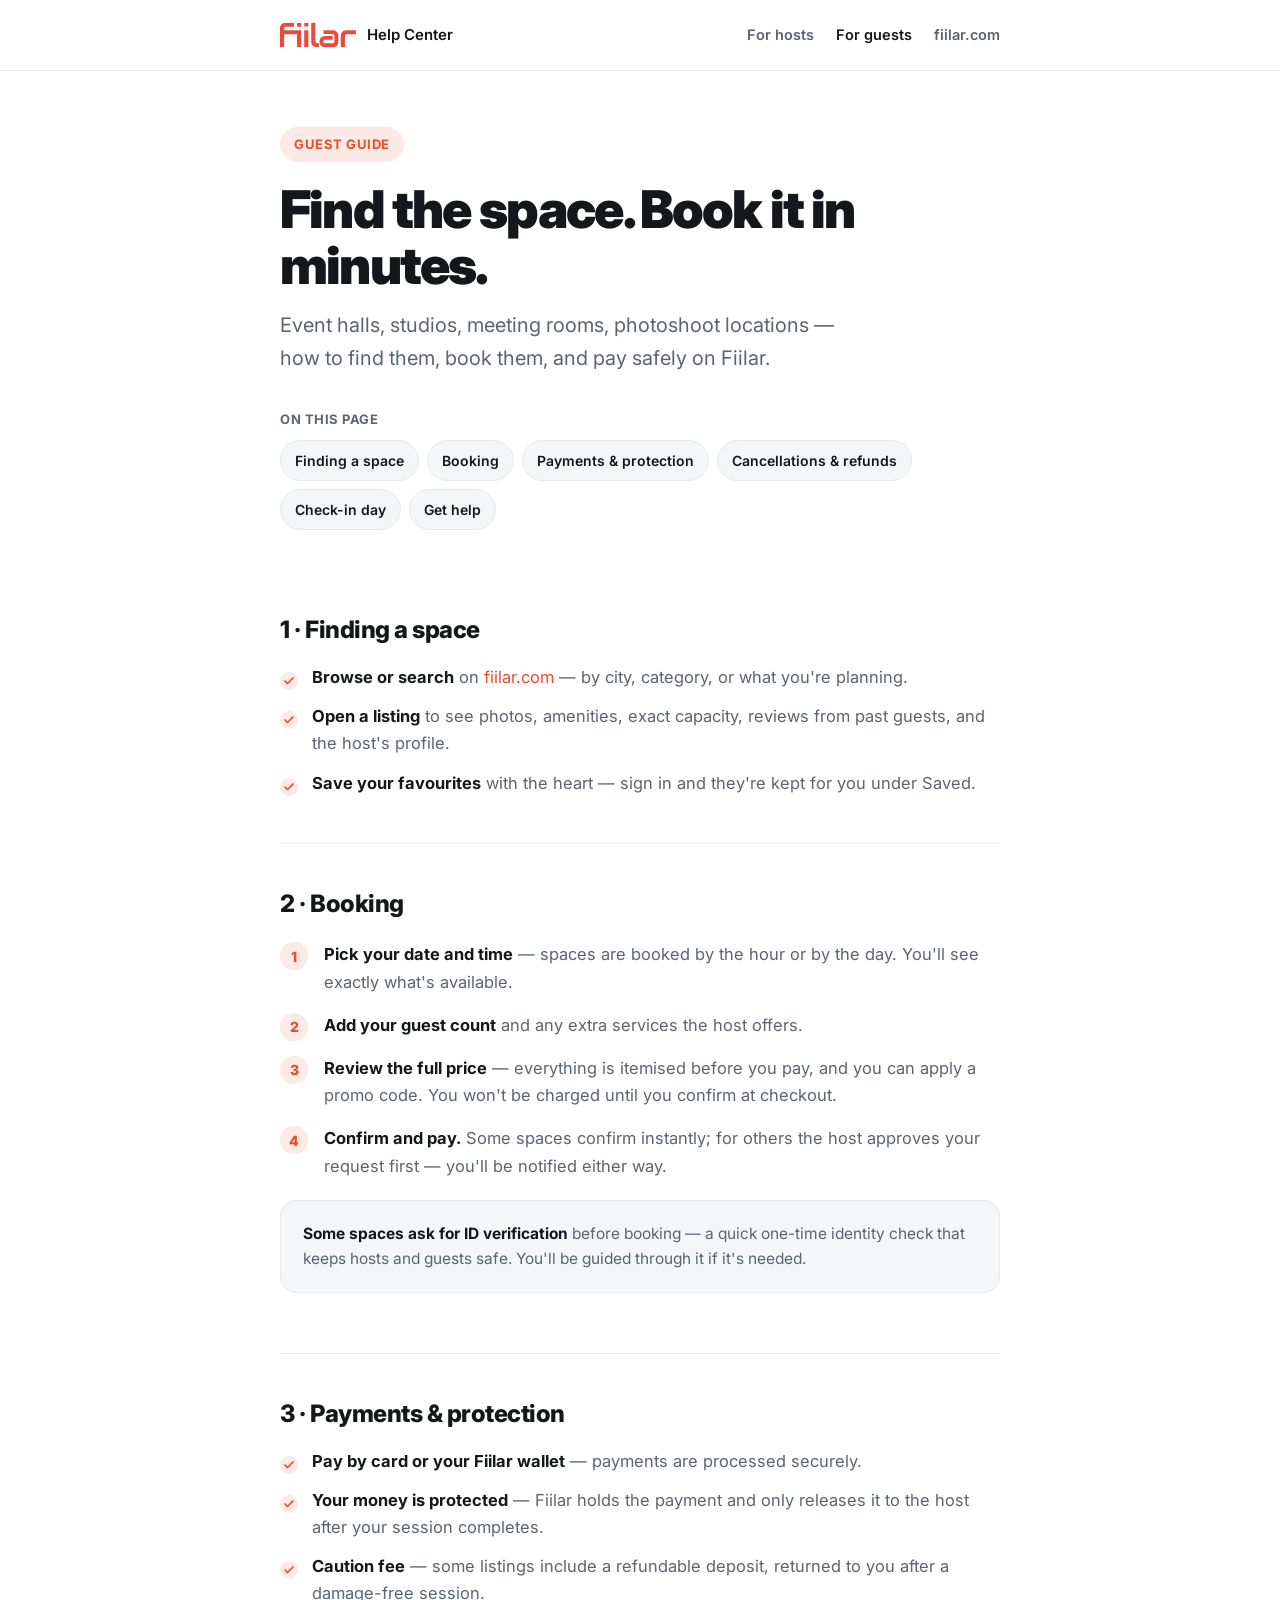
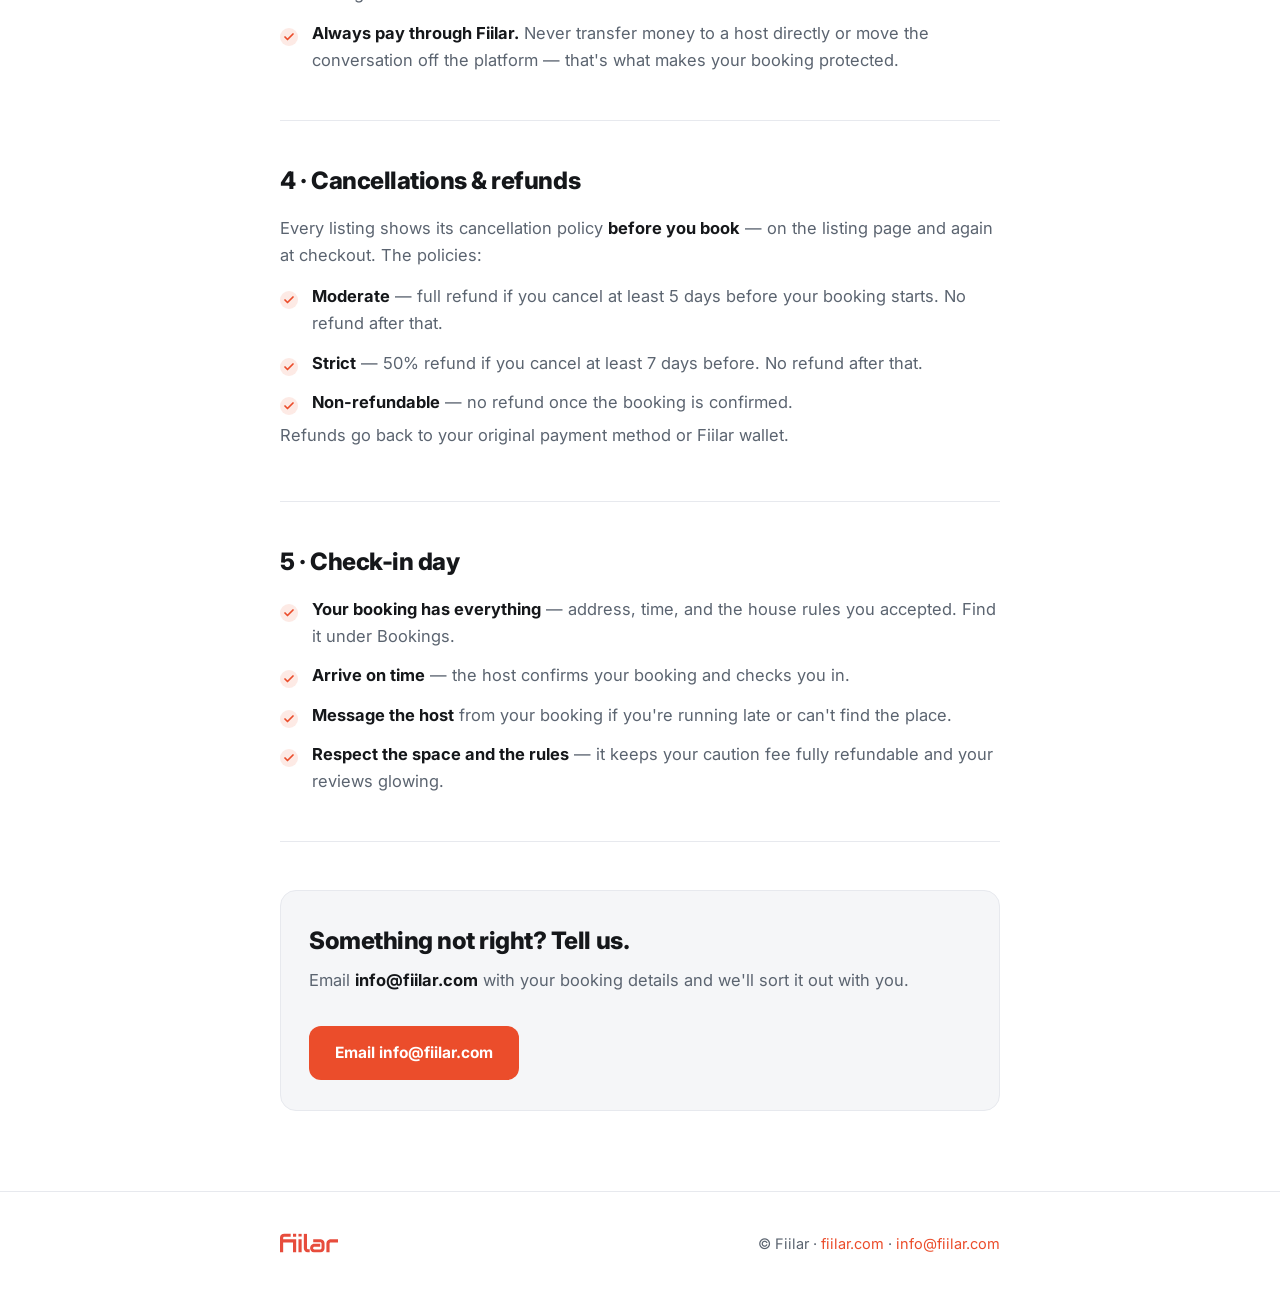
==== guests.html @ a1db95bd "Fiilar Help Center — host and guest guides Hub + complete host guide (signup, KYC, listing wizard, p" ====
<!DOCTYPE html>
<html lang="en">
<head>
  <meta charset="UTF-8" />
  <meta name="viewport" content="width=device-width, initial-scale=1.0" />
  <title>Guest Guide — Fiilar Help Center</title>
  <link rel="icon" type="image/png" href="logo-icon.png" />
  <meta name="description" content="How to find, book, and pay for a space on Fiilar — plus how cancellations, refunds, and check-in work." />

  <meta property="og:title" content="How to book a space on Fiilar" />
  <meta property="og:description" content="Find the perfect space, book it in minutes, and pay securely — your money is protected until your session completes." />
  <meta property="og:type" content="website" />

  <link rel="preconnect" href="https://fonts.googleapis.com" />
  <link rel="preconnect" href="https://fonts.gstatic.com" crossorigin />
  <link href="https://fonts.googleapis.com/css2?family=Inter:wght@400;500;600;700;800;900&display=swap" rel="stylesheet" />
  <link rel="stylesheet" href="styles.css" />
</head>
<body>

  <header>
    <div class="wrap header-row">
      <a class="logo" href="/"><img src="logo.svg" alt="Fiilar" /><span>Help Center</span></a>
      <nav class="top">
        <a href="hosts.html">For hosts</a>
        <a href="guests.html" class="active">For guests</a>
        <a href="https://fiilar.com">fiilar.com</a>
      </nav>
    </div>
  </header>

  <div class="wrap">

    <div class="hero">
      <span class="tag">Guest guide</span>
      <h1>Find the space. Book it in minutes.</h1>
      <p class="lede">
        Event halls, studios, meeting rooms, photoshoot locations — how to find them,
        book them, and pay safely on Fiilar.
      </p>

      <div class="toc">
        <p>On this page</p>
        <ul>
          <li><a href="#find">Finding a space</a></li>
          <li><a href="#book">Booking</a></li>
          <li><a href="#pay">Payments &amp; protection</a></li>
          <li><a href="#cancel">Cancellations &amp; refunds</a></li>
          <li><a href="#checkin">Check-in day</a></li>
          <li><a href="#help">Get help</a></li>
        </ul>
      </div>
    </div>

    <section class="block" id="find">
      <h2>1 · Finding a space</h2>
      <ul class="list">
        <li><strong>Browse or search</strong> on <a href="https://fiilar.com">fiilar.com</a> — by city, category, or what you're planning.</li>
        <li><strong>Open a listing</strong> to see photos, amenities, exact capacity, reviews from past guests, and the host's profile.</li>
        <li><strong>Save your favourites</strong> with the heart — sign in and they're kept for you under Saved.</li>
      </ul>
    </section>

    <section class="block" id="book">
      <h2>2 · Booking</h2>
      <ol class="steps">
        <li><strong>Pick your date and time</strong> — spaces are booked by the hour or by the day. You'll see exactly what's available.</li>
        <li><strong>Add your guest count</strong> and any extra services the host offers.</li>
        <li><strong>Review the full price</strong> — everything is itemised before you pay, and you can apply a promo code. You won't be charged until you confirm at checkout.</li>
        <li><strong>Confirm and pay.</strong> Some spaces confirm instantly; for others the host approves your request first — you'll be notified either way.</li>
      </ol>
      <div class="callout">
        <strong>Some spaces ask for ID verification</strong> before booking — a quick one-time
        identity check that keeps hosts and guests safe. You'll be guided through it if it's needed.
      </div>
    </section>

    <section class="block" id="pay">
      <h2>3 · Payments &amp; protection</h2>
      <ul class="list">
        <li><strong>Pay by card or your Fiilar wallet</strong> — payments are processed securely.</li>
        <li><strong>Your money is protected</strong> — Fiilar holds the payment and only releases it to the host after your session completes.</li>
        <li><strong>Caution fee</strong> — some listings include a refundable deposit, returned to you after a damage-free session.</li>
        <li><strong>Always pay through Fiilar.</strong> Never transfer money to a host directly or move the conversation off the platform — that's what makes your booking protected.</li>
      </ul>
    </section>

    <section class="block" id="cancel">
      <h2>4 · Cancellations &amp; refunds</h2>
      <p>
        Every listing shows its cancellation policy <strong>before you book</strong> —
        on the listing page and again at checkout. The policies:
      </p>
      <ul class="list">
        <li><strong>Moderate</strong> — full refund if you cancel at least 5 days before your booking starts. No refund after that.</li>
        <li><strong>Strict</strong> — 50% refund if you cancel at least 7 days before. No refund after that.</li>
        <li><strong>Non-refundable</strong> — no refund once the booking is confirmed.</li>
      </ul>
      <p>Refunds go back to your original payment method or Fiilar wallet.</p>
    </section>

    <section class="block" id="checkin">
      <h2>5 · Check-in day</h2>
      <ul class="list">
        <li><strong>Your booking has everything</strong> — address, time, and the house rules you accepted. Find it under Bookings.</li>
        <li><strong>Arrive on time</strong> — the host confirms your booking and checks you in.</li>
        <li><strong>Message the host</strong> from your booking if you're running late or can't find the place.</li>
        <li><strong>Respect the space and the rules</strong> — it keeps your caution fee fully refundable and your reviews glowing.</li>
      </ul>
    </section>

    <section class="block" id="help">
      <div class="contact-card">
        <h2>Something not right? Tell us.</h2>
        <p>
          Email <strong>info@fiilar.com</strong> with your booking details and
          we'll sort it out with you.
        </p>
        <a class="cta" href="mailto:info@fiilar.com?subject=Help%20with%20my%20booking">Email info@fiilar.com</a>
      </div>
    </section>

  </div>

  <footer>
    <div class="wrap footer-row">
      <div class="logo"><img src="logo.svg" alt="Fiilar" style="height:20px" /></div>
      <div>© Fiilar · <a href="https://fiilar.com">fiilar.com</a> · <a href="mailto:info@fiilar.com">info@fiilar.com</a></div>
    </div>
  </footer>

</body>
</html>
---- styles.css ----
/* Fiilar Help Center — same visual language as careers.fiilar.com */
:root {
  --brand: #EB4D2B;
  --brand-dark: #cf3f20;
  --brand-soft: #fdeae5;
  --ink: #15171a;
  --grey: #5b6470;
  --line: #e7e9ee;
  --bg-soft: #f5f6f8;
  --radius: 16px;
}
* { box-sizing: border-box; margin: 0; padding: 0; }
html { scroll-behavior: smooth; }
body {
  font-family: 'Inter', -apple-system, BlinkMacSystemFont, 'Segoe UI', Roboto, sans-serif;
  color: var(--ink);
  background: #fff;
  line-height: 1.65;
  -webkit-font-smoothing: antialiased;
}
.wrap { max-width: 760px; margin: 0 auto; padding: 0 20px; }
a { color: var(--brand); text-decoration: none; }
a:hover { text-decoration: underline; }

/* Header */
header { padding: 22px 0; border-bottom: 1px solid var(--line); }
.header-row { display: flex; align-items: center; justify-content: space-between; gap: 16px; }
.logo { display: inline-flex; align-items: center; gap: 11px; }
.logo img { height: 26px; width: auto; display: block; }
.logo span { color: var(--ink); font-weight: 600; font-size: 15px; }
nav.top { display: flex; gap: 22px; font-size: 14.5px; font-weight: 600; }
nav.top a { color: var(--grey); }
nav.top a:hover { color: var(--ink); text-decoration: none; }
nav.top a.active { color: var(--ink); }

/* Hero */
.hero { padding: 56px 0 40px; }
.tag {
  display: inline-block; background: var(--brand-soft); color: var(--brand);
  font-weight: 700; font-size: 13px; letter-spacing: 0.04em; text-transform: uppercase;
  padding: 7px 14px; border-radius: 999px; margin-bottom: 20px;
}
h1 { font-size: clamp(34px, 7vw, 52px); font-weight: 900; letter-spacing: -0.035em; line-height: 1.06; }
.lede { font-size: clamp(17px, 2.4vw, 20px); color: var(--grey); margin-top: 16px; max-width: 580px; }

/* Path cards (hub) */
.paths { display: grid; gap: 16px; margin-top: 36px; }
@media (min-width: 640px) { .paths { grid-template-columns: 1fr 1fr; } }
.path-card {
  display: block; border: 1px solid var(--line); border-radius: var(--radius);
  padding: 28px 26px; color: var(--ink); transition: border-color .15s ease, transform .15s ease;
}
.path-card:hover { border-color: var(--ink); transform: translateY(-2px); text-decoration: none; }
.path-card .kicker { font-size: 13px; font-weight: 700; color: var(--brand); text-transform: uppercase; letter-spacing: .04em; }
.path-card h3 { font-size: 21px; font-weight: 800; letter-spacing: -0.02em; margin-top: 8px; }
.path-card p { color: var(--grey); font-size: 15.5px; margin-top: 8px; }
.path-card .go { display: inline-block; margin-top: 16px; font-weight: 700; color: var(--ink); }

/* Quick links */
.quick { display: grid; gap: 10px; margin-top: 20px; }
.quick a {
  display: flex; align-items: center; justify-content: space-between;
  padding: 15px 4px; border-bottom: 1px solid var(--line);
  color: var(--ink); font-weight: 600; font-size: 16px;
}
.quick a:hover { text-decoration: none; color: var(--brand); }
.quick a span.arr { color: #c3c9d2; }

/* Doc sections */
section.block { padding: 40px 0; border-top: 1px solid var(--line); }
section.block:first-of-type { border-top: none; }
h2 { font-size: 24px; font-weight: 800; letter-spacing: -0.02em; margin-bottom: 14px; }
h3 { font-size: 17.5px; font-weight: 700; margin: 26px 0 8px; }
.block p { color: var(--grey); font-size: 16.5px; margin-bottom: 12px; }
.block p strong, .block li strong { color: var(--ink); font-weight: 700; }

ol.steps { list-style: none; counter-reset: step; display: grid; gap: 16px; margin: 18px 0 6px; }
ol.steps li { position: relative; padding-left: 44px; font-size: 16.5px; color: var(--grey); counter-increment: step; }
ol.steps li::before {
  content: counter(step); position: absolute; left: 0; top: 1px;
  width: 28px; height: 28px; border-radius: 50%;
  background: var(--brand-soft); color: var(--brand);
  font-weight: 800; font-size: 14px; display: grid; place-items: center;
}
ol.steps li strong { color: var(--ink); }

ul.list { list-style: none; display: grid; gap: 12px; margin: 14px 0 6px; }
ul.list li { position: relative; padding-left: 32px; font-size: 16.5px; color: var(--grey); }
ul.list li::before {
  content: ""; position: absolute; left: 0; top: 8px;
  width: 18px; height: 18px; border-radius: 50%;
  background: var(--brand-soft);
  background-image: url("data:image/svg+xml,%3Csvg xmlns='http://www.w3.org/2000/svg' width='12' height='12' viewBox='0 0 24 24' fill='none' stroke='%23EB4D2B' stroke-width='3.5' stroke-linecap='round' stroke-linejoin='round'%3E%3Cpolyline points='20 6 9 17 4 12'/%3E%3C/svg%3E");
  background-repeat: no-repeat; background-position: center;
}
ul.list li strong { color: var(--ink); }

/* Callout */
.callout {
  background: var(--bg-soft); border: 1px solid var(--line); border-radius: var(--radius);
  padding: 20px 22px; margin: 20px 0; font-size: 15.5px; color: var(--grey);
}
.callout strong { color: var(--ink); }

/* On this page */
.toc { margin-top: 34px; }
.toc p { font-size: 13px; font-weight: 700; color: var(--grey); text-transform: uppercase; letter-spacing: .04em; margin-bottom: 10px; }
.toc ul { list-style: none; display: flex; flex-wrap: wrap; gap: 8px; }
.toc a {
  display: inline-block; background: var(--bg-soft); border: 1px solid var(--line);
  padding: 8px 14px; border-radius: 999px; font-weight: 600; font-size: 14px; color: var(--ink);
}
.toc a:hover { border-color: var(--ink); text-decoration: none; }

/* Contact card */
.contact-card {
  background: var(--bg-soft); border: 1px solid var(--line);
  border-radius: var(--radius); padding: 30px 28px; margin-top: 8px;
}
.contact-card h2 { margin-bottom: 6px; }
.contact-card p { color: var(--grey); }
.cta {
  display: inline-flex; align-items: center; gap: 10px;
  background: var(--brand); color: #fff; font-weight: 700; font-size: 15.5px;
  padding: 14px 26px; border-radius: 12px; margin-top: 20px;
  transition: background .15s ease, transform .15s ease;
}
.cta:hover { background: var(--brand-dark); transform: translateY(-1px); text-decoration: none; }

/* Footer */
footer { padding: 40px 0 56px; border-top: 1px solid var(--line); margin-top: 40px; color: var(--grey); font-size: 14.5px; }
.footer-row { display: flex; flex-wrap: wrap; justify-content: space-between; gap: 12px; align-items: center; }
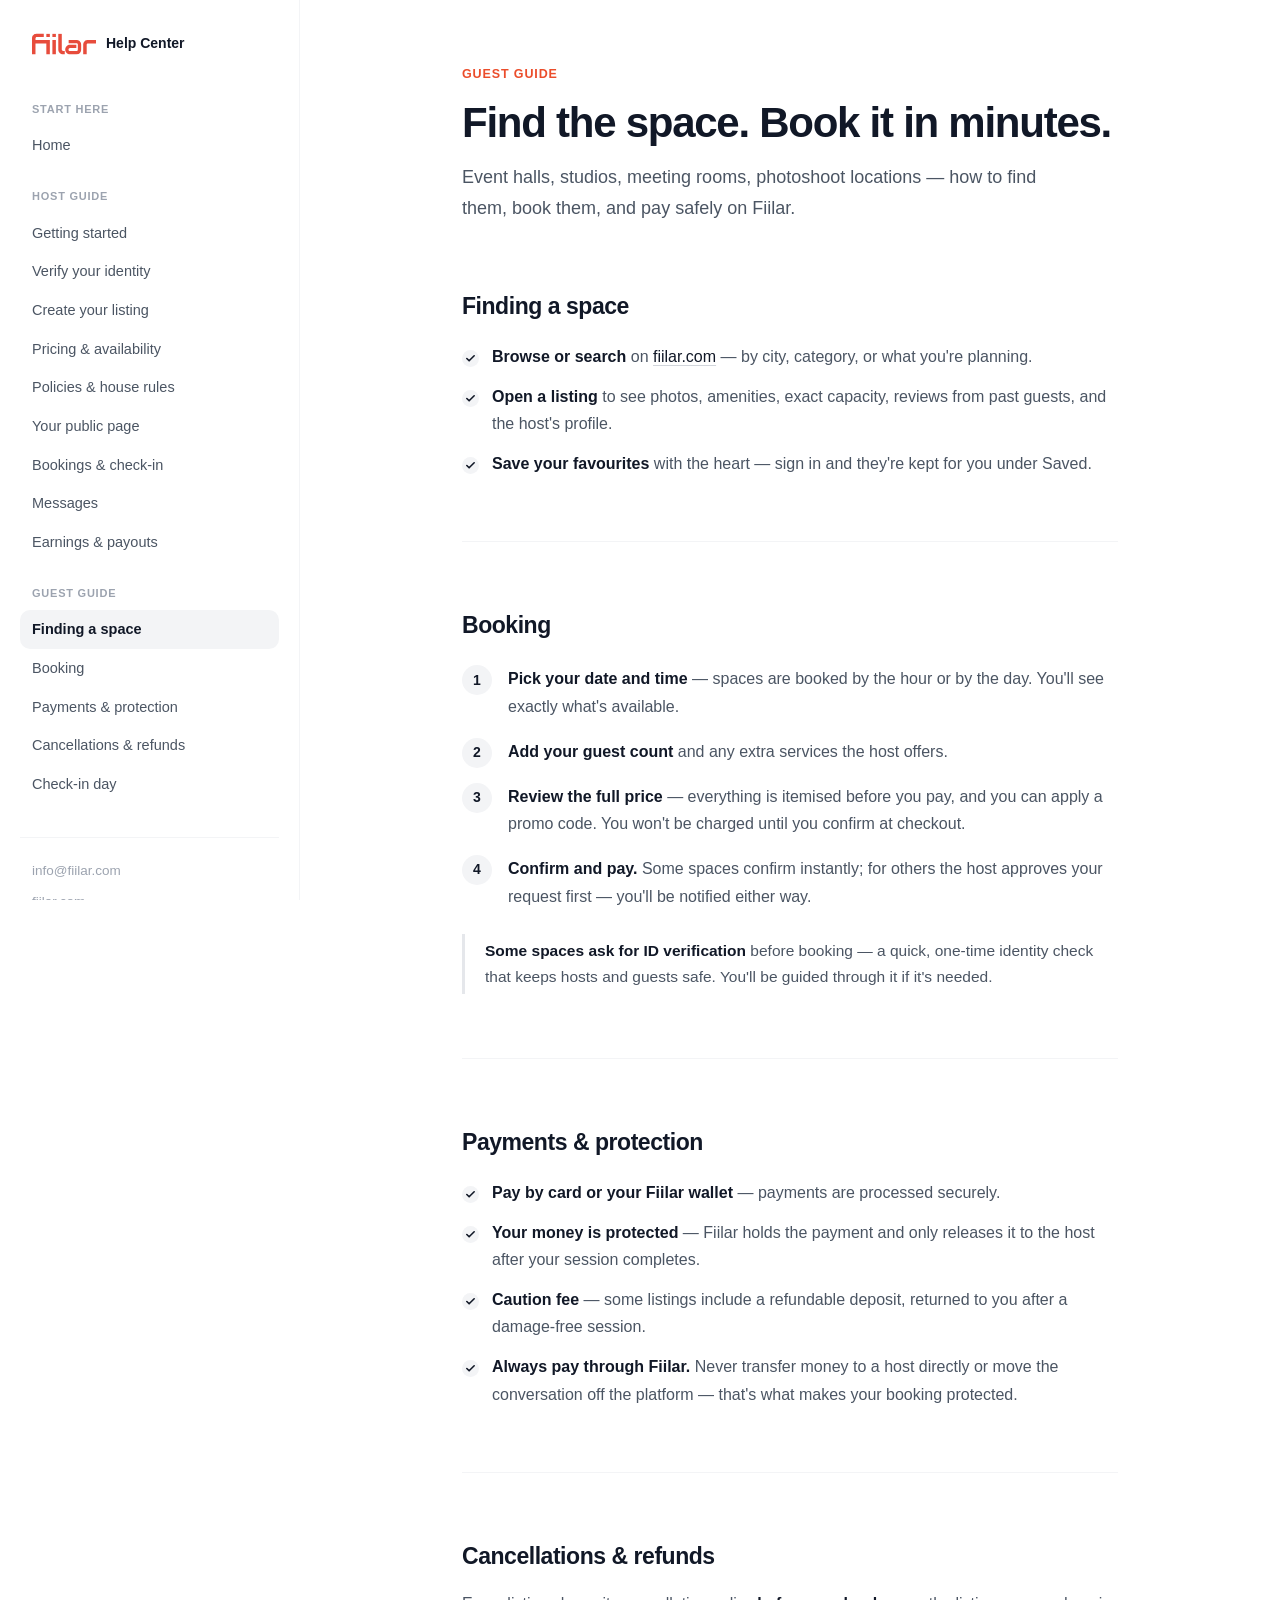
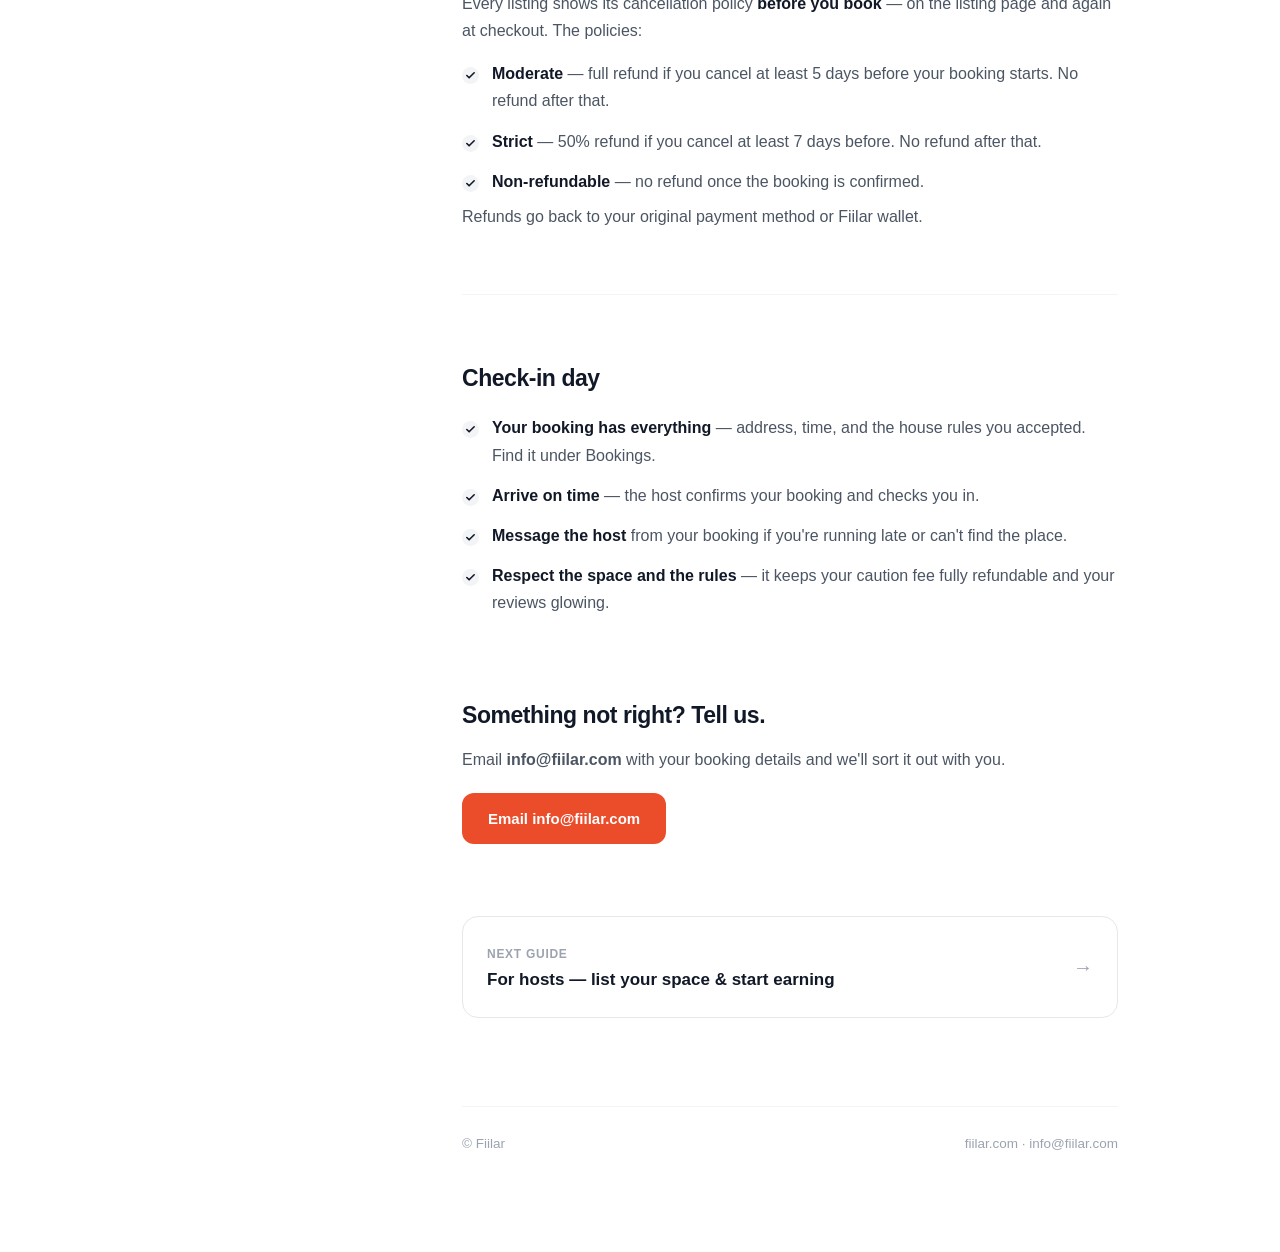
==== commit 7c044382: "Docs shell redesign — sidebar nav, SF Pro Rounded, scrollspy Superlist-style structure: persistent l" ====
--- a/guests.html
+++ b/guests.html
@@ -6,128 +6,153 @@
   <title>Guest Guide — Fiilar Help Center</title>
   <link rel="icon" type="image/png" href="logo-icon.png" />
   <meta name="description" content="How to find, book, and pay for a space on Fiilar — plus how cancellations, refunds, and check-in work." />
-
   <meta property="og:title" content="How to book a space on Fiilar" />
   <meta property="og:description" content="Find the perfect space, book it in minutes, and pay securely — your money is protected until your session completes." />
   <meta property="og:type" content="website" />
-
-  <link rel="preconnect" href="https://fonts.googleapis.com" />
-  <link rel="preconnect" href="https://fonts.gstatic.com" crossorigin />
-  <link href="https://fonts.googleapis.com/css2?family=Inter:wght@400;500;600;700;800;900&display=swap" rel="stylesheet" />
   <link rel="stylesheet" href="styles.css" />
 </head>
 <body>
 
-  <header>
-    <div class="wrap header-row">
-      <a class="logo" href="/"><img src="logo.svg" alt="Fiilar" /><span>Help Center</span></a>
-      <nav class="top">
-        <a href="hosts.html">For hosts</a>
-        <a href="guests.html" class="active">For guests</a>
-        <a href="https://fiilar.com">fiilar.com</a>
-      </nav>
-    </div>
-  </header>
+  <div class="topbar">
+    <a class="logo" href="index.html"><img src="logo.svg" alt="Fiilar" /><span>Help Center</span></a>
+    <button type="button">Menu</button>
+  </div>
 
-  <div class="wrap">
+  <div class="shell">
 
-    <div class="hero">
-      <span class="tag">Guest guide</span>
-      <h1>Find the space. Book it in minutes.</h1>
-      <p class="lede">
-        Event halls, studios, meeting rooms, photoshoot locations — how to find them,
-        book them, and pay safely on Fiilar.
-      </p>
+    <aside class="nav">
+      <a class="logo" href="index.html"><img src="logo.svg" alt="Fiilar" /><span>Help Center</span></a>
 
-      <div class="toc">
-        <p>On this page</p>
-        <ul>
-          <li><a href="#find">Finding a space</a></li>
-          <li><a href="#book">Booking</a></li>
-          <li><a href="#pay">Payments &amp; protection</a></li>
-          <li><a href="#cancel">Cancellations &amp; refunds</a></li>
-          <li><a href="#checkin">Check-in day</a></li>
-          <li><a href="#help">Get help</a></li>
-        </ul>
+      <div class="group">
+        <p>Start here</p>
+        <a href="index.html">Home</a>
       </div>
-    </div>
 
-    <section class="block" id="find">
-      <h2>1 · Finding a space</h2>
-      <ul class="list">
-        <li><strong>Browse or search</strong> on <a href="https://fiilar.com">fiilar.com</a> — by city, category, or what you're planning.</li>
-        <li><strong>Open a listing</strong> to see photos, amenities, exact capacity, reviews from past guests, and the host's profile.</li>
-        <li><strong>Save your favourites</strong> with the heart — sign in and they're kept for you under Saved.</li>
-      </ul>
-    </section>
+      <div class="group">
+        <p>Host guide</p>
+        <a href="hosts.html#start">Getting started</a>
+        <a href="hosts.html#verify">Verify your identity</a>
+        <a href="hosts.html#listing">Create your listing</a>
+        <a href="hosts.html#pricing">Pricing &amp; availability</a>
+        <a href="hosts.html#policies">Policies &amp; house rules</a>
+        <a href="hosts.html#page">Your public page</a>
+        <a href="hosts.html#bookings">Bookings &amp; check-in</a>
+        <a href="hosts.html#messages">Messages</a>
+        <a href="hosts.html#earnings">Earnings &amp; payouts</a>
+      </div>
 
-    <section class="block" id="book">
-      <h2>2 · Booking</h2>
-      <ol class="steps">
-        <li><strong>Pick your date and time</strong> — spaces are booked by the hour or by the day. You'll see exactly what's available.</li>
-        <li><strong>Add your guest count</strong> and any extra services the host offers.</li>
-        <li><strong>Review the full price</strong> — everything is itemised before you pay, and you can apply a promo code. You won't be charged until you confirm at checkout.</li>
-        <li><strong>Confirm and pay.</strong> Some spaces confirm instantly; for others the host approves your request first — you'll be notified either way.</li>
-      </ol>
-      <div class="callout">
-        <strong>Some spaces ask for ID verification</strong> before booking — a quick one-time
-        identity check that keeps hosts and guests safe. You'll be guided through it if it's needed.
+      <div class="group">
+        <p>Guest guide</p>
+        <a href="guests.html#find">Finding a space</a>
+        <a href="guests.html#book">Booking</a>
+        <a href="guests.html#pay">Payments &amp; protection</a>
+        <a href="guests.html#cancel">Cancellations &amp; refunds</a>
+        <a href="guests.html#checkin">Check-in day</a>
       </div>
-    </section>
 
-    <section class="block" id="pay">
-      <h2>3 · Payments &amp; protection</h2>
-      <ul class="list">
-        <li><strong>Pay by card or your Fiilar wallet</strong> — payments are processed securely.</li>
-        <li><strong>Your money is protected</strong> — Fiilar holds the payment and only releases it to the host after your session completes.</li>
-        <li><strong>Caution fee</strong> — some listings include a refundable deposit, returned to you after a damage-free session.</li>
-        <li><strong>Always pay through Fiilar.</strong> Never transfer money to a host directly or move the conversation off the platform — that's what makes your booking protected.</li>
-      </ul>
-    </section>
+      <div class="foot">
+        <a href="mailto:info@fiilar.com">info@fiilar.com</a>
+        <a href="https://fiilar.com">fiilar.com →</a>
+      </div>
+    </aside>
 
-    <section class="block" id="cancel">
-      <h2>4 · Cancellations &amp; refunds</h2>
-      <p>
-        Every listing shows its cancellation policy <strong>before you book</strong> —
-        on the listing page and again at checkout. The policies:
-      </p>
-      <ul class="list">
-        <li><strong>Moderate</strong> — full refund if you cancel at least 5 days before your booking starts. No refund after that.</li>
-        <li><strong>Strict</strong> — 50% refund if you cancel at least 7 days before. No refund after that.</li>
-        <li><strong>Non-refundable</strong> — no refund once the booking is confirmed.</li>
-      </ul>
-      <p>Refunds go back to your original payment method or Fiilar wallet.</p>
-    </section>
+    <main class="doc">
+      <div class="page">
 
-    <section class="block" id="checkin">
-      <h2>5 · Check-in day</h2>
-      <ul class="list">
-        <li><strong>Your booking has everything</strong> — address, time, and the house rules you accepted. Find it under Bookings.</li>
-        <li><strong>Arrive on time</strong> — the host confirms your booking and checks you in.</li>
-        <li><strong>Message the host</strong> from your booking if you're running late or can't find the place.</li>
-        <li><strong>Respect the space and the rules</strong> — it keeps your caution fee fully refundable and your reviews glowing.</li>
-      </ul>
-    </section>
+        <div class="reveal">
+          <p class="kicker">Guest guide</p>
+          <h1>Find the space. Book it in minutes.</h1>
+          <p class="lede">
+            Event halls, studios, meeting rooms, photoshoot locations — how to find them,
+            book them, and pay safely on Fiilar.
+          </p>
+        </div>
 
-    <section class="block" id="help">
-      <div class="contact-card">
-        <h2>Something not right? Tell us.</h2>
-        <p>
-          Email <strong>info@fiilar.com</strong> with your booking details and
-          we'll sort it out with you.
-        </p>
-        <a class="cta" href="mailto:info@fiilar.com?subject=Help%20with%20my%20booking">Email info@fiilar.com</a>
+        <section class="sec reveal" id="find">
+          <h2>Finding a space</h2>
+          <ul class="list">
+            <li><strong>Browse or search</strong> on <a href="https://fiilar.com">fiilar.com</a> — by city, category, or what you're planning.</li>
+            <li><strong>Open a listing</strong> to see photos, amenities, exact capacity, reviews from past guests, and the host's profile.</li>
+            <li><strong>Save your favourites</strong> with the heart — sign in and they're kept for you under Saved.</li>
+          </ul>
+        </section>
+
+        <section class="sec reveal" id="book">
+          <h2>Booking</h2>
+          <ol class="steps">
+            <li><strong>Pick your date and time</strong> — spaces are booked by the hour or by the day. You'll see exactly what's available.</li>
+            <li><strong>Add your guest count</strong> and any extra services the host offers.</li>
+            <li><strong>Review the full price</strong> — everything is itemised before you pay, and you can apply a promo code. You won't be charged until you confirm at checkout.</li>
+            <li><strong>Confirm and pay.</strong> Some spaces confirm instantly; for others the host approves your request first — you'll be notified either way.</li>
+          </ol>
+          <div class="callout">
+            <strong>Some spaces ask for ID verification</strong> before booking — a quick,
+            one-time identity check that keeps hosts and guests safe. You'll be guided
+            through it if it's needed.
+          </div>
+        </section>
+
+        <section class="sec reveal" id="pay">
+          <h2>Payments &amp; protection</h2>
+          <ul class="list">
+            <li><strong>Pay by card or your Fiilar wallet</strong> — payments are processed securely.</li>
+            <li><strong>Your money is protected</strong> — Fiilar holds the payment and only releases it to the host after your session completes.</li>
+            <li><strong>Caution fee</strong> — some listings include a refundable deposit, returned to you after a damage-free session.</li>
+            <li><strong>Always pay through Fiilar.</strong> Never transfer money to a host directly or move the conversation off the platform — that's what makes your booking protected.</li>
+          </ul>
+        </section>
+
+        <section class="sec reveal" id="cancel">
+          <h2>Cancellations &amp; refunds</h2>
+          <p>
+            Every listing shows its cancellation policy <strong>before you book</strong> —
+            on the listing page and again at checkout. The policies:
+          </p>
+          <ul class="list">
+            <li><strong>Moderate</strong> — full refund if you cancel at least 5 days before your booking starts. No refund after that.</li>
+            <li><strong>Strict</strong> — 50% refund if you cancel at least 7 days before. No refund after that.</li>
+            <li><strong>Non-refundable</strong> — no refund once the booking is confirmed.</li>
+          </ul>
+          <p>Refunds go back to your original payment method or Fiilar wallet.</p>
+        </section>
+
+        <section class="sec reveal" id="checkin">
+          <h2>Check-in day</h2>
+          <ul class="list">
+            <li><strong>Your booking has everything</strong> — address, time, and the house rules you accepted. Find it under Bookings.</li>
+            <li><strong>Arrive on time</strong> — the host confirms your booking and checks you in.</li>
+            <li><strong>Message the host</strong> from your booking if you're running late or can't find the place.</li>
+            <li><strong>Respect the space and the rules</strong> — it keeps your caution fee fully refundable and your reviews glowing.</li>
+          </ul>
+        </section>
+
+        <section class="contact reveal">
+          <h2>Something not right? Tell us.</h2>
+          <p>
+            Email <strong>info@fiilar.com</strong> with your booking details and
+            we'll sort it out with you.
+          </p>
+          <a class="cta" href="mailto:info@fiilar.com?subject=Help%20with%20my%20booking">Email info@fiilar.com</a>
+        </section>
+
+        <a class="next reveal" href="hosts.html">
+          <span>
+            <span class="l">Next guide</span><br />
+            <span class="t">For hosts — list your space &amp; start earning</span>
+          </span>
+          <span class="a">→</span>
+        </a>
+
+        <div class="doc-foot">
+          <span>© Fiilar</span>
+          <span><a href="https://fiilar.com">fiilar.com</a> · <a href="mailto:info@fiilar.com">info@fiilar.com</a></span>
+        </div>
+
       </div>
-    </section>
+    </main>
 
   </div>
 
-  <footer>
-    <div class="wrap footer-row">
-      <div class="logo"><img src="logo.svg" alt="Fiilar" style="height:20px" /></div>
-      <div>© Fiilar · <a href="https://fiilar.com">fiilar.com</a> · <a href="mailto:info@fiilar.com">info@fiilar.com</a></div>
-    </div>
-  </footer>
-
+  <script src="script.js"></script>
 </body>
 </html>
--- a/styles.css
+++ b/styles.css
@@ -1,132 +1,209 @@
-/* Fiilar Help Center — same visual language as careers.fiilar.com */
+/* Fiilar Help Center — docs shell: persistent sidebar nav + readable content
+   column. Type = the app's SF Pro Rounded system stack. Black/grey palette,
+   brand color reserved for the single CTA. */
 :root {
-  --brand: #EB4D2B;
+  --brand: #eb4d2b;
   --brand-dark: #cf3f20;
-  --brand-soft: #fdeae5;
-  --ink: #15171a;
-  --grey: #5b6470;
-  --line: #e7e9ee;
-  --bg-soft: #f5f6f8;
-  --radius: 16px;
+  --ink: #111827;
+  --body: #4b5563;
+  --muted: #9ca3af;
+  --line: #f3f4f6;
+  --line-strong: #e5e7eb;
+  --pill: #f3f4f6;
+  --sidebar-w: 300px;
 }
 * { box-sizing: border-box; margin: 0; padding: 0; }
 html { scroll-behavior: smooth; }
 body {
-  font-family: 'Inter', -apple-system, BlinkMacSystemFont, 'Segoe UI', Roboto, sans-serif;
-  color: var(--ink);
+  font-family: ui-rounded, 'SF Pro Rounded', -apple-system, BlinkMacSystemFont,
+    'SF Pro Text', 'Segoe UI', Roboto, 'Helvetica Neue', Arial, sans-serif;
+  color: var(--body);
   background: #fff;
-  line-height: 1.65;
+  line-height: 1.7;
+  font-size: 16px;
   -webkit-font-smoothing: antialiased;
-}
-.wrap { max-width: 760px; margin: 0 auto; padding: 0 20px; }
-a { color: var(--brand); text-decoration: none; }
-a:hover { text-decoration: underline; }
-
-/* Header */
-header { padding: 22px 0; border-bottom: 1px solid var(--line); }
-.header-row { display: flex; align-items: center; justify-content: space-between; gap: 16px; }
-.logo { display: inline-flex; align-items: center; gap: 11px; }
-.logo img { height: 26px; width: auto; display: block; }
-.logo span { color: var(--ink); font-weight: 600; font-size: 15px; }
-nav.top { display: flex; gap: 22px; font-size: 14.5px; font-weight: 600; }
-nav.top a { color: var(--grey); }
-nav.top a:hover { color: var(--ink); text-decoration: none; }
-nav.top a.active { color: var(--ink); }
-
-/* Hero */
-.hero { padding: 56px 0 40px; }
-.tag {
-  display: inline-block; background: var(--brand-soft); color: var(--brand);
-  font-weight: 700; font-size: 13px; letter-spacing: 0.04em; text-transform: uppercase;
-  padding: 7px 14px; border-radius: 999px; margin-bottom: 20px;
-}
-h1 { font-size: clamp(34px, 7vw, 52px); font-weight: 900; letter-spacing: -0.035em; line-height: 1.06; }
-.lede { font-size: clamp(17px, 2.4vw, 20px); color: var(--grey); margin-top: 16px; max-width: 580px; }
+  text-rendering: optimizeLegibility;
+}
+a { color: inherit; text-decoration: none; }
+
+/* ── Shell ───────────────────────────────────────────── */
+.shell { display: flex; min-height: 100vh; }
+
+/* ── Sidebar ─────────────────────────────────────────── */
+aside.nav {
+  width: var(--sidebar-w);
+  flex: none;
+  border-right: 1px solid var(--line);
+  padding: 28px 20px 40px;
+  position: sticky;
+  top: 0;
+  height: 100vh;
+  overflow-y: auto;
+  scrollbar-width: thin;
+}
+.nav .logo { display: flex; align-items: center; gap: 10px; padding: 4px 12px 22px; }
+.nav .logo img { height: 22px; display: block; }
+.nav .logo span { font-size: 14px; font-weight: 600; color: var(--ink); }
+
+.nav .group { margin-top: 22px; }
+.nav .group > p {
+  font-size: 11px; font-weight: 700; letter-spacing: 0.07em;
+  text-transform: uppercase; color: var(--muted); padding: 0 12px 8px;
+}
+.nav .group a {
+  display: block; padding: 7px 12px; border-radius: 10px;
+  font-size: 14.5px; font-weight: 500; color: var(--body);
+  transition: background 0.12s ease, color 0.12s ease;
+}
+.nav .group a:hover { color: var(--ink); background: #fafafa; }
+.nav .group a.active { background: var(--pill); color: var(--ink); font-weight: 600; }
+
+.nav .foot { margin-top: 34px; padding: 18px 12px 0; border-top: 1px solid var(--line); }
+.nav .foot a { display: block; font-size: 13.5px; color: var(--muted); padding: 4px 0; }
+.nav .foot a:hover { color: var(--ink); }
+
+/* ── Mobile top bar ──────────────────────────────────── */
+.topbar { display: none; }
+@media (max-width: 900px) {
+  aside.nav {
+    position: fixed; inset: 0; z-index: 40; width: 100%;
+    height: 100vh; background: #fff; padding-top: 74px;
+    transform: translateX(-100%); transition: transform 0.22s ease;
+  }
+  aside.nav.open { transform: translateX(0); }
+  .topbar {
+    display: flex; align-items: center; justify-content: space-between;
+    position: sticky; top: 0; z-index: 50; background: rgba(255, 255, 255, 0.92);
+    -webkit-backdrop-filter: blur(10px); backdrop-filter: blur(10px);
+    padding: 14px 20px; border-bottom: 1px solid var(--line);
+  }
+  .topbar .logo { display: flex; align-items: center; gap: 9px; }
+  .topbar .logo img { height: 20px; display: block; }
+  .topbar .logo span { font-size: 13.5px; font-weight: 600; color: var(--ink); }
+  .topbar button {
+    border: 1px solid var(--line-strong); background: #fff; color: var(--ink);
+    font: inherit; font-size: 13.5px; font-weight: 600;
+    padding: 7px 16px; border-radius: 999px; cursor: pointer;
+  }
+}
+
+/* ── Content column ──────────────────────────────────── */
+main.doc { flex: 1; min-width: 0; }
+.page { max-width: 720px; margin: 0 auto; padding: 64px 32px 96px; }
+@media (max-width: 900px) { .page { padding: 40px 20px 72px; } }
+
+.kicker {
+  font-size: 12.5px; font-weight: 700; letter-spacing: 0.07em;
+  text-transform: uppercase; color: var(--brand); margin-bottom: 14px;
+}
+h1 {
+  font-size: clamp(30px, 5vw, 42px); font-weight: 700;
+  letter-spacing: -0.03em; line-height: 1.12; color: var(--ink);
+}
+.lede { font-size: 18px; color: var(--body); margin-top: 16px; max-width: 580px; }
+
+section.sec { padding-top: 64px; }
+section.sec h2 {
+  font-size: 23px; font-weight: 700; letter-spacing: -0.02em;
+  color: var(--ink); scroll-margin-top: 90px; margin-bottom: 14px;
+}
+section.sec h3 { font-size: 16.5px; font-weight: 600; color: var(--ink); margin: 30px 0 8px; }
+section.sec > h2[id] { scroll-margin-top: 32px; }
+section.sec p { margin-bottom: 12px; }
+section.sec p strong, section.sec li strong { color: var(--ink); font-weight: 600; }
+section.sec a { color: var(--ink); font-weight: 500; text-decoration: underline; text-underline-offset: 3px; text-decoration-color: #d1d5db; }
+section.sec a:hover { text-decoration-color: var(--ink); }
+
+/* Numbered steps */
+ol.steps { list-style: none; counter-reset: step; display: grid; gap: 18px; margin: 20px 0 8px; }
+ol.steps li { position: relative; padding-left: 46px; counter-increment: step; }
+ol.steps li::before {
+  content: counter(step); position: absolute; left: 0; top: 0;
+  width: 30px; height: 30px; border-radius: 50%;
+  background: var(--pill); color: var(--ink);
+  font-weight: 700; font-size: 14px; display: grid; place-items: center;
+}
+
+/* Check list */
+ul.list { list-style: none; display: grid; gap: 13px; margin: 16px 0 8px; }
+ul.list li { position: relative; padding-left: 30px; }
+ul.list li::before {
+  content: ""; position: absolute; left: 0; top: 7px;
+  width: 17px; height: 17px; border-radius: 50%; background: var(--pill);
+  background-image: url("data:image/svg+xml,%3Csvg xmlns='http://www.w3.org/2000/svg' width='11' height='11' viewBox='0 0 24 24' fill='none' stroke='%23111827' stroke-width='3.5' stroke-linecap='round' stroke-linejoin='round'%3E%3Cpolyline points='20 6 9 17 4 12'/%3E%3C/svg%3E");
+  background-repeat: no-repeat; background-position: center;
+}
+
+/* Callout — quiet, boxless-adjacent: a left rule, not a card */
+.callout {
+  border-left: 3px solid var(--line-strong);
+  padding: 4px 0 4px 20px; margin: 24px 0; color: var(--body); font-size: 15.5px;
+}
+.callout strong { color: var(--ink); }
+
+/* Divider between sections */
+section.sec + section.sec { border-top: 1px solid var(--line); margin-top: 64px; }
 
 /* Path cards (hub) */
-.paths { display: grid; gap: 16px; margin-top: 36px; }
+.paths { display: grid; gap: 14px; margin-top: 44px; }
 @media (min-width: 640px) { .paths { grid-template-columns: 1fr 1fr; } }
 .path-card {
-  display: block; border: 1px solid var(--line); border-radius: var(--radius);
-  padding: 28px 26px; color: var(--ink); transition: border-color .15s ease, transform .15s ease;
-}
-.path-card:hover { border-color: var(--ink); transform: translateY(-2px); text-decoration: none; }
-.path-card .kicker { font-size: 13px; font-weight: 700; color: var(--brand); text-transform: uppercase; letter-spacing: .04em; }
-.path-card h3 { font-size: 21px; font-weight: 800; letter-spacing: -0.02em; margin-top: 8px; }
-.path-card p { color: var(--grey); font-size: 15.5px; margin-top: 8px; }
-.path-card .go { display: inline-block; margin-top: 16px; font-weight: 700; color: var(--ink); }
-
-/* Quick links */
-.quick { display: grid; gap: 10px; margin-top: 20px; }
+  display: block; border: 1px solid var(--line-strong); border-radius: 18px;
+  padding: 28px 26px; transition: border-color 0.15s ease, transform 0.15s ease;
+}
+.path-card:hover { border-color: var(--ink); transform: translateY(-2px); }
+.path-card .k { font-size: 12px; font-weight: 700; color: var(--brand); text-transform: uppercase; letter-spacing: 0.06em; }
+.path-card h3 { font-size: 19px; font-weight: 700; letter-spacing: -0.02em; color: var(--ink); margin-top: 8px; }
+.path-card p { font-size: 15px; margin-top: 8px; }
+.path-card .go { display: inline-block; margin-top: 16px; font-weight: 600; font-size: 14.5px; color: var(--ink); }
+
+/* Quick links (hub) */
 .quick a {
   display: flex; align-items: center; justify-content: space-between;
-  padding: 15px 4px; border-bottom: 1px solid var(--line);
-  color: var(--ink); font-weight: 600; font-size: 16px;
-}
-.quick a:hover { text-decoration: none; color: var(--brand); }
-.quick a span.arr { color: #c3c9d2; }
-
-/* Doc sections */
-section.block { padding: 40px 0; border-top: 1px solid var(--line); }
-section.block:first-of-type { border-top: none; }
-h2 { font-size: 24px; font-weight: 800; letter-spacing: -0.02em; margin-bottom: 14px; }
-h3 { font-size: 17.5px; font-weight: 700; margin: 26px 0 8px; }
-.block p { color: var(--grey); font-size: 16.5px; margin-bottom: 12px; }
-.block p strong, .block li strong { color: var(--ink); font-weight: 700; }
-
-ol.steps { list-style: none; counter-reset: step; display: grid; gap: 16px; margin: 18px 0 6px; }
-ol.steps li { position: relative; padding-left: 44px; font-size: 16.5px; color: var(--grey); counter-increment: step; }
-ol.steps li::before {
-  content: counter(step); position: absolute; left: 0; top: 1px;
-  width: 28px; height: 28px; border-radius: 50%;
-  background: var(--brand-soft); color: var(--brand);
-  font-weight: 800; font-size: 14px; display: grid; place-items: center;
-}
-ol.steps li strong { color: var(--ink); }
-
-ul.list { list-style: none; display: grid; gap: 12px; margin: 14px 0 6px; }
-ul.list li { position: relative; padding-left: 32px; font-size: 16.5px; color: var(--grey); }
-ul.list li::before {
-  content: ""; position: absolute; left: 0; top: 8px;
-  width: 18px; height: 18px; border-radius: 50%;
-  background: var(--brand-soft);
-  background-image: url("data:image/svg+xml,%3Csvg xmlns='http://www.w3.org/2000/svg' width='12' height='12' viewBox='0 0 24 24' fill='none' stroke='%23EB4D2B' stroke-width='3.5' stroke-linecap='round' stroke-linejoin='round'%3E%3Cpolyline points='20 6 9 17 4 12'/%3E%3C/svg%3E");
-  background-repeat: no-repeat; background-position: center;
-}
-ul.list li strong { color: var(--ink); }
-
-/* Callout */
-.callout {
-  background: var(--bg-soft); border: 1px solid var(--line); border-radius: var(--radius);
-  padding: 20px 22px; margin: 20px 0; font-size: 15.5px; color: var(--grey);
-}
-.callout strong { color: var(--ink); }
-
-/* On this page */
-.toc { margin-top: 34px; }
-.toc p { font-size: 13px; font-weight: 700; color: var(--grey); text-transform: uppercase; letter-spacing: .04em; margin-bottom: 10px; }
-.toc ul { list-style: none; display: flex; flex-wrap: wrap; gap: 8px; }
-.toc a {
-  display: inline-block; background: var(--bg-soft); border: 1px solid var(--line);
-  padding: 8px 14px; border-radius: 999px; font-weight: 600; font-size: 14px; color: var(--ink);
-}
-.toc a:hover { border-color: var(--ink); text-decoration: none; }
-
-/* Contact card */
-.contact-card {
-  background: var(--bg-soft); border: 1px solid var(--line);
-  border-radius: var(--radius); padding: 30px 28px; margin-top: 8px;
-}
-.contact-card h2 { margin-bottom: 6px; }
-.contact-card p { color: var(--grey); }
+  padding: 16px 2px; border-bottom: 1px solid var(--line);
+  color: var(--ink); font-weight: 500; font-size: 16px;
+}
+.quick a span { color: var(--muted); transition: transform 0.15s ease; }
+.quick a:hover span { transform: translateX(3px); color: var(--ink); }
+
+/* CTA */
 .cta {
-  display: inline-flex; align-items: center; gap: 10px;
-  background: var(--brand); color: #fff; font-weight: 700; font-size: 15.5px;
-  padding: 14px 26px; border-radius: 12px; margin-top: 20px;
-  transition: background .15s ease, transform .15s ease;
-}
-.cta:hover { background: var(--brand-dark); transform: translateY(-1px); text-decoration: none; }
-
-/* Footer */
-footer { padding: 40px 0 56px; border-top: 1px solid var(--line); margin-top: 40px; color: var(--grey); font-size: 14.5px; }
-.footer-row { display: flex; flex-wrap: wrap; justify-content: space-between; gap: 12px; align-items: center; }
+  display: inline-flex; align-items: center; gap: 9px;
+  background: var(--brand); color: #fff; font-weight: 600; font-size: 15px;
+  padding: 13px 26px; border-radius: 12px; margin-top: 20px;
+  transition: background 0.15s ease, transform 0.15s ease;
+}
+.cta:hover { background: var(--brand-dark); transform: translateY(-1px); }
+
+/* Contact */
+.contact { padding-top: 72px; }
+.contact h2 { font-size: 23px; font-weight: 700; letter-spacing: -0.02em; color: var(--ink); margin-bottom: 10px; }
+
+/* Footer inside content */
+.doc-foot {
+  margin-top: 88px; padding-top: 26px; border-top: 1px solid var(--line);
+  display: flex; flex-wrap: wrap; gap: 12px; justify-content: space-between;
+  font-size: 13.5px; color: var(--muted);
+}
+.doc-foot a { color: var(--muted); }
+.doc-foot a:hover { color: var(--ink); }
+
+/* Next-page link */
+.next {
+  display: flex; align-items: center; justify-content: space-between;
+  border: 1px solid var(--line-strong); border-radius: 16px;
+  padding: 22px 24px; margin-top: 72px;
+  transition: border-color 0.15s ease, transform 0.15s ease;
+}
+.next:hover { border-color: var(--ink); transform: translateY(-2px); }
+.next .l { font-size: 12px; font-weight: 700; color: var(--muted); text-transform: uppercase; letter-spacing: 0.06em; }
+.next .t { font-size: 17px; font-weight: 700; color: var(--ink); margin-top: 3px; }
+.next .a { font-size: 20px; color: var(--muted); }
+
+/* Reveal on scroll */
+.reveal { opacity: 0; transform: translateY(14px); transition: opacity 0.5s ease, transform 0.5s ease; }
+.reveal.in { opacity: 1; transform: none; }
+@media (prefers-reduced-motion: reduce) {
+  .reveal { opacity: 1; transform: none; transition: none; }
+  html { scroll-behavior: auto; }
+}
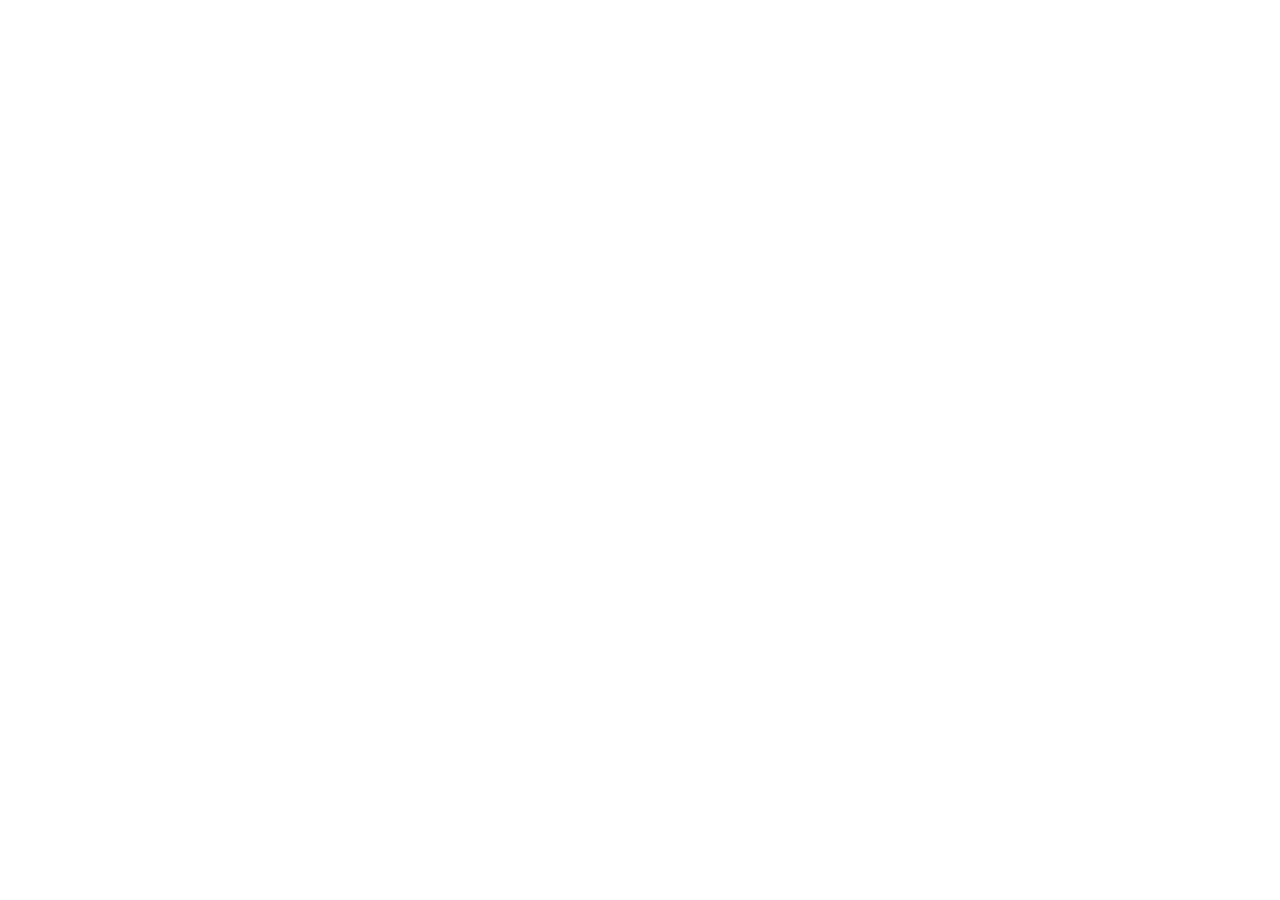
==== commit d7c36b93: "Forward help.fiilar.com to fiilar.com/help — help moved into the website The old pages stated single" ====
--- a/guests.html
+++ b/guests.html
@@ -3,156 +3,14 @@
 <head>
   <meta charset="UTF-8" />
   <meta name="viewport" content="width=device-width, initial-scale=1.0" />
-  <title>Guest Guide — Fiilar Help Center</title>
-  <link rel="icon" type="image/png" href="logo-icon.png" />
-  <meta name="description" content="How to find, book, and pay for a space on Fiilar — plus how cancellations, refunds, and check-in work." />
-  <meta property="og:title" content="How to book a space on Fiilar" />
-  <meta property="og:description" content="Find the perfect space, book it in minutes, and pay securely — your money is protected until your session completes." />
-  <meta property="og:type" content="website" />
-  <link rel="stylesheet" href="styles.css" />
+  <title>Fiilar Help</title>
+  <!-- Help moved into fiilar.com (articles, search and the Fiilar Guide); this page only forwards old links -->
+  <link rel="canonical" href="https://fiilar.com/help" />
+  <meta name="robots" content="noindex" />
+  <meta http-equiv="refresh" content="0; url=https://fiilar.com/help" />
+  <script>location.replace('https://fiilar.com/help')</script>
 </head>
 <body>
-
-  <div class="topbar">
-    <a class="logo" href="index.html"><img src="logo.svg" alt="Fiilar" /><span>Help Center</span></a>
-    <button type="button">Menu</button>
-  </div>
-
-  <div class="shell">
-
-    <aside class="nav">
-      <a class="logo" href="index.html"><img src="logo.svg" alt="Fiilar" /><span>Help Center</span></a>
-
-      <div class="group">
-        <p>Start here</p>
-        <a href="index.html">Home</a>
-      </div>
-
-      <div class="group">
-        <p>Host guide</p>
-        <a href="hosts.html#start">Getting started</a>
-        <a href="hosts.html#verify">Verify your identity</a>
-        <a href="hosts.html#listing">Create your listing</a>
-        <a href="hosts.html#pricing">Pricing &amp; availability</a>
-        <a href="hosts.html#policies">Policies &amp; house rules</a>
-        <a href="hosts.html#page">Your public page</a>
-        <a href="hosts.html#bookings">Bookings &amp; check-in</a>
-        <a href="hosts.html#messages">Messages</a>
-        <a href="hosts.html#earnings">Earnings &amp; payouts</a>
-      </div>
-
-      <div class="group">
-        <p>Guest guide</p>
-        <a href="guests.html#find">Finding a space</a>
-        <a href="guests.html#book">Booking</a>
-        <a href="guests.html#pay">Payments &amp; protection</a>
-        <a href="guests.html#cancel">Cancellations &amp; refunds</a>
-        <a href="guests.html#checkin">Check-in day</a>
-      </div>
-
-      <div class="foot">
-        <a href="mailto:info@fiilar.com">info@fiilar.com</a>
-        <a href="https://fiilar.com">fiilar.com →</a>
-      </div>
-    </aside>
-
-    <main class="doc">
-      <div class="page">
-
-        <div class="reveal">
-          <p class="kicker">Guest guide</p>
-          <h1>Find the space. Book it in minutes.</h1>
-          <p class="lede">
-            Event halls, studios, meeting rooms, photoshoot locations — how to find them,
-            book them, and pay safely on Fiilar.
-          </p>
-        </div>
-
-        <section class="sec reveal" id="find">
-          <h2>Finding a space</h2>
-          <ul class="list">
-            <li><strong>Browse or search</strong> on <a href="https://fiilar.com">fiilar.com</a> — by city, category, or what you're planning.</li>
-            <li><strong>Open a listing</strong> to see photos, amenities, exact capacity, reviews from past guests, and the host's profile.</li>
-            <li><strong>Save your favourites</strong> with the heart — sign in and they're kept for you under Saved.</li>
-          </ul>
-        </section>
-
-        <section class="sec reveal" id="book">
-          <h2>Booking</h2>
-          <ol class="steps">
-            <li><strong>Pick your date and time</strong> — spaces are booked by the hour or by the day. You'll see exactly what's available.</li>
-            <li><strong>Add your guest count</strong> and any extra services the host offers.</li>
-            <li><strong>Review the full price</strong> — everything is itemised before you pay, and you can apply a promo code. You won't be charged until you confirm at checkout.</li>
-            <li><strong>Confirm and pay.</strong> Some spaces confirm instantly; for others the host approves your request first — you'll be notified either way.</li>
-          </ol>
-          <div class="callout">
-            <strong>Some spaces ask for ID verification</strong> before booking — a quick,
-            one-time identity check that keeps hosts and guests safe. You'll be guided
-            through it if it's needed.
-          </div>
-        </section>
-
-        <section class="sec reveal" id="pay">
-          <h2>Payments &amp; protection</h2>
-          <ul class="list">
-            <li><strong>Pay by card or your Fiilar wallet</strong> — payments are processed securely.</li>
-            <li><strong>Your money is protected</strong> — Fiilar holds the payment and only releases it to the host after your session completes.</li>
-            <li><strong>Caution fee</strong> — some listings include a refundable deposit, returned to you after a damage-free session.</li>
-            <li><strong>Always pay through Fiilar.</strong> Never transfer money to a host directly or move the conversation off the platform — that's what makes your booking protected.</li>
-          </ul>
-        </section>
-
-        <section class="sec reveal" id="cancel">
-          <h2>Cancellations &amp; refunds</h2>
-          <p>
-            Every listing shows its cancellation policy <strong>before you book</strong> —
-            on the listing page and again at checkout. The policies:
-          </p>
-          <ul class="list">
-            <li><strong>Moderate</strong> — full refund if you cancel at least 5 days before your booking starts. No refund after that.</li>
-            <li><strong>Strict</strong> — 50% refund if you cancel at least 7 days before. No refund after that.</li>
-            <li><strong>Non-refundable</strong> — no refund once the booking is confirmed.</li>
-          </ul>
-          <p>Refunds go back to your original payment method or Fiilar wallet.</p>
-        </section>
-
-        <section class="sec reveal" id="checkin">
-          <h2>Check-in day</h2>
-          <ul class="list">
-            <li><strong>Your booking has everything</strong> — address, time, and the house rules you accepted. Find it under Bookings.</li>
-            <li><strong>Arrive on time</strong> — the host confirms your booking and checks you in.</li>
-            <li><strong>Message the host</strong> from your booking if you're running late or can't find the place.</li>
-            <li><strong>Respect the space and the rules</strong> — it keeps your caution fee fully refundable and your reviews glowing.</li>
-          </ul>
-        </section>
-
-        <section class="contact reveal">
-          <h2>Something not right? Tell us.</h2>
-          <p>
-            Email <strong>info@fiilar.com</strong> with your booking details and
-            we'll sort it out with you.
-          </p>
-          <a class="cta" href="mailto:info@fiilar.com?subject=Help%20with%20my%20booking">Email info@fiilar.com</a>
-        </section>
-
-        <a class="next reveal" href="hosts.html">
-          <span>
-            <span class="l">Next guide</span><br />
-            <span class="t">For hosts — list your space &amp; start earning</span>
-          </span>
-          <span class="a">→</span>
-        </a>
-
-        <div class="doc-foot">
-          <span>© Fiilar</span>
-          <span><a href="https://fiilar.com">fiilar.com</a> · <a href="mailto:info@fiilar.com">info@fiilar.com</a></span>
-        </div>
-
-      </div>
-    </main>
-
-  </div>
-
-  <script src="script.js"></script>
+  <p>Fiilar Help has moved. <a href="https://fiilar.com/help">Go to Fiilar Help</a>.</p>
 </body>
 </html>
